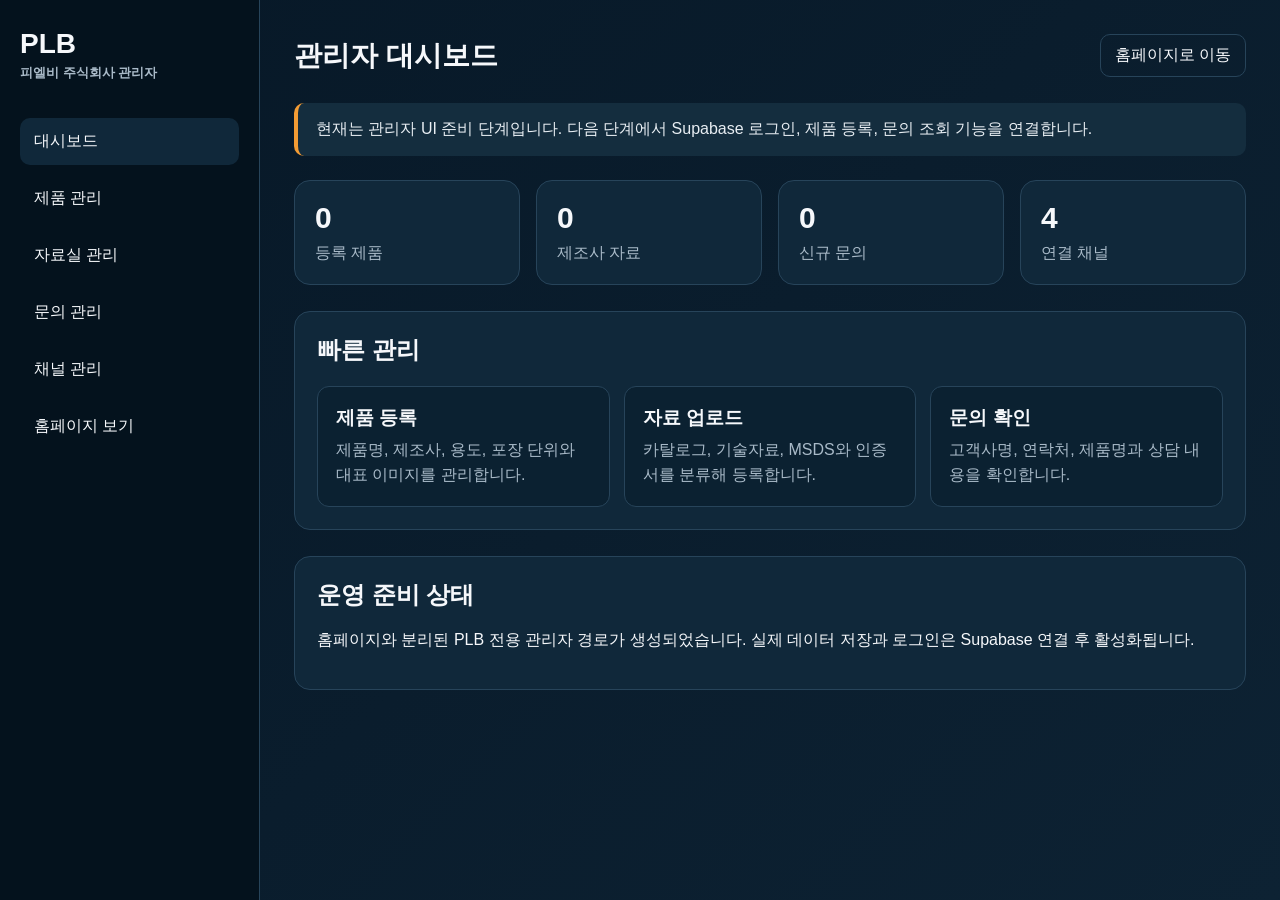
==== admin/index.html @ dfb02b48 "관리자 대시보드 기본 화면 추가" ====
<!DOCTYPE html>
<html lang="ko">
<head>
  <meta charset="UTF-8">
  <meta name="viewport" content="width=device-width, initial-scale=1.0">
  <meta name="robots" content="noindex,nofollow">
  <title>PLB 관리자</title>
  <style>
    :root{--bg:#071827;--panel:#10283a;--line:#27445a;--text:#f6f8fb;--muted:#a9bac8;--accent:#f39c34}
    *{box-sizing:border-box}body{margin:0;font-family:Arial,"Noto Sans KR",sans-serif;background:linear-gradient(135deg,#071827,#0d2233);color:var(--text)}
    .wrap{min-height:100vh;display:grid;grid-template-columns:260px 1fr}.side{padding:28px 20px;background:rgba(5,18,29,.96);border-right:1px solid var(--line)}
    .brand{font-size:28px;font-weight:800}.brand small{display:block;font-size:13px;color:var(--muted);margin-top:4px}.nav{margin-top:36px;display:grid;gap:10px}.nav a{color:var(--text);text-decoration:none;padding:13px 14px;border-radius:10px;background:transparent}.nav a:hover,.nav a.active{background:var(--panel)}
    main{padding:34px}.top{display:flex;justify-content:space-between;gap:20px;align-items:center;margin-bottom:26px}.top h1{margin:0;font-size:28px}.top a{color:var(--text);text-decoration:none;border:1px solid var(--line);padding:10px 14px;border-radius:10px}
    .notice{padding:16px 18px;border-left:4px solid var(--accent);background:#142d3e;border-radius:10px;margin-bottom:24px;color:#e8eef3}
    .grid{display:grid;grid-template-columns:repeat(4,minmax(0,1fr));gap:16px}.card{background:var(--panel);border:1px solid var(--line);border-radius:16px;padding:20px}.card b{font-size:30px;display:block;margin-bottom:8px}.card span{color:var(--muted)}
    .section{margin-top:26px;background:var(--panel);border:1px solid var(--line);border-radius:16px;padding:22px}.section h2{margin-top:0}.actions{display:grid;grid-template-columns:repeat(3,minmax(0,1fr));gap:14px}.action{padding:18px;border-radius:12px;background:#0b2131;border:1px solid var(--line)}.action h3{margin:0 0 7px}.action p{margin:0;color:var(--muted);line-height:1.55}
    @media(max-width:900px){.wrap{grid-template-columns:1fr}.side{border-right:0;border-bottom:1px solid var(--line)}.nav{grid-template-columns:repeat(2,1fr)}.grid{grid-template-columns:repeat(2,1fr)}.actions{grid-template-columns:1fr}}
    @media(max-width:520px){main{padding:22px 16px}.grid{grid-template-columns:1fr}.top{align-items:flex-start;flex-direction:column}}
  </style>
</head>
<body>
<div class="wrap">
  <aside class="side">
    <div class="brand">PLB<small>피엘비 주식회사 관리자</small></div>
    <nav class="nav">
      <a class="active" href="#">대시보드</a>
      <a href="#products">제품 관리</a>
      <a href="#documents">자료실 관리</a>
      <a href="#inquiries">문의 관리</a>
      <a href="#channels">채널 관리</a>
      <a href="/">홈페이지 보기</a>
    </nav>
  </aside>
  <main>
    <div class="top"><h1>관리자 대시보드</h1><a href="/">홈페이지로 이동</a></div>
    <div class="notice">현재는 관리자 UI 준비 단계입니다. 다음 단계에서 Supabase 로그인, 제품 등록, 문의 조회 기능을 연결합니다.</div>
    <section class="grid">
      <div class="card"><b>0</b><span>등록 제품</span></div>
      <div class="card"><b>0</b><span>제조사 자료</span></div>
      <div class="card"><b>0</b><span>신규 문의</span></div>
      <div class="card"><b>4</b><span>연결 채널</span></div>
    </section>
    <section class="section" id="products"><h2>빠른 관리</h2><div class="actions">
      <div class="action"><h3>제품 등록</h3><p>제품명, 제조사, 용도, 포장 단위와 대표 이미지를 관리합니다.</p></div>
      <div class="action"><h3>자료 업로드</h3><p>카탈로그, 기술자료, MSDS와 인증서를 분류해 등록합니다.</p></div>
      <div class="action"><h3>문의 확인</h3><p>고객사명, 연락처, 제품명과 상담 내용을 확인합니다.</p></div>
    </div></section>
    <section class="section" id="documents"><h2>운영 준비 상태</h2><p>홈페이지와 분리된 PLB 전용 관리자 경로가 생성되었습니다. 실제 데이터 저장과 로그인은 Supabase 연결 후 활성화됩니다.</p></section>
  </main>
</div>
</body>
</html>
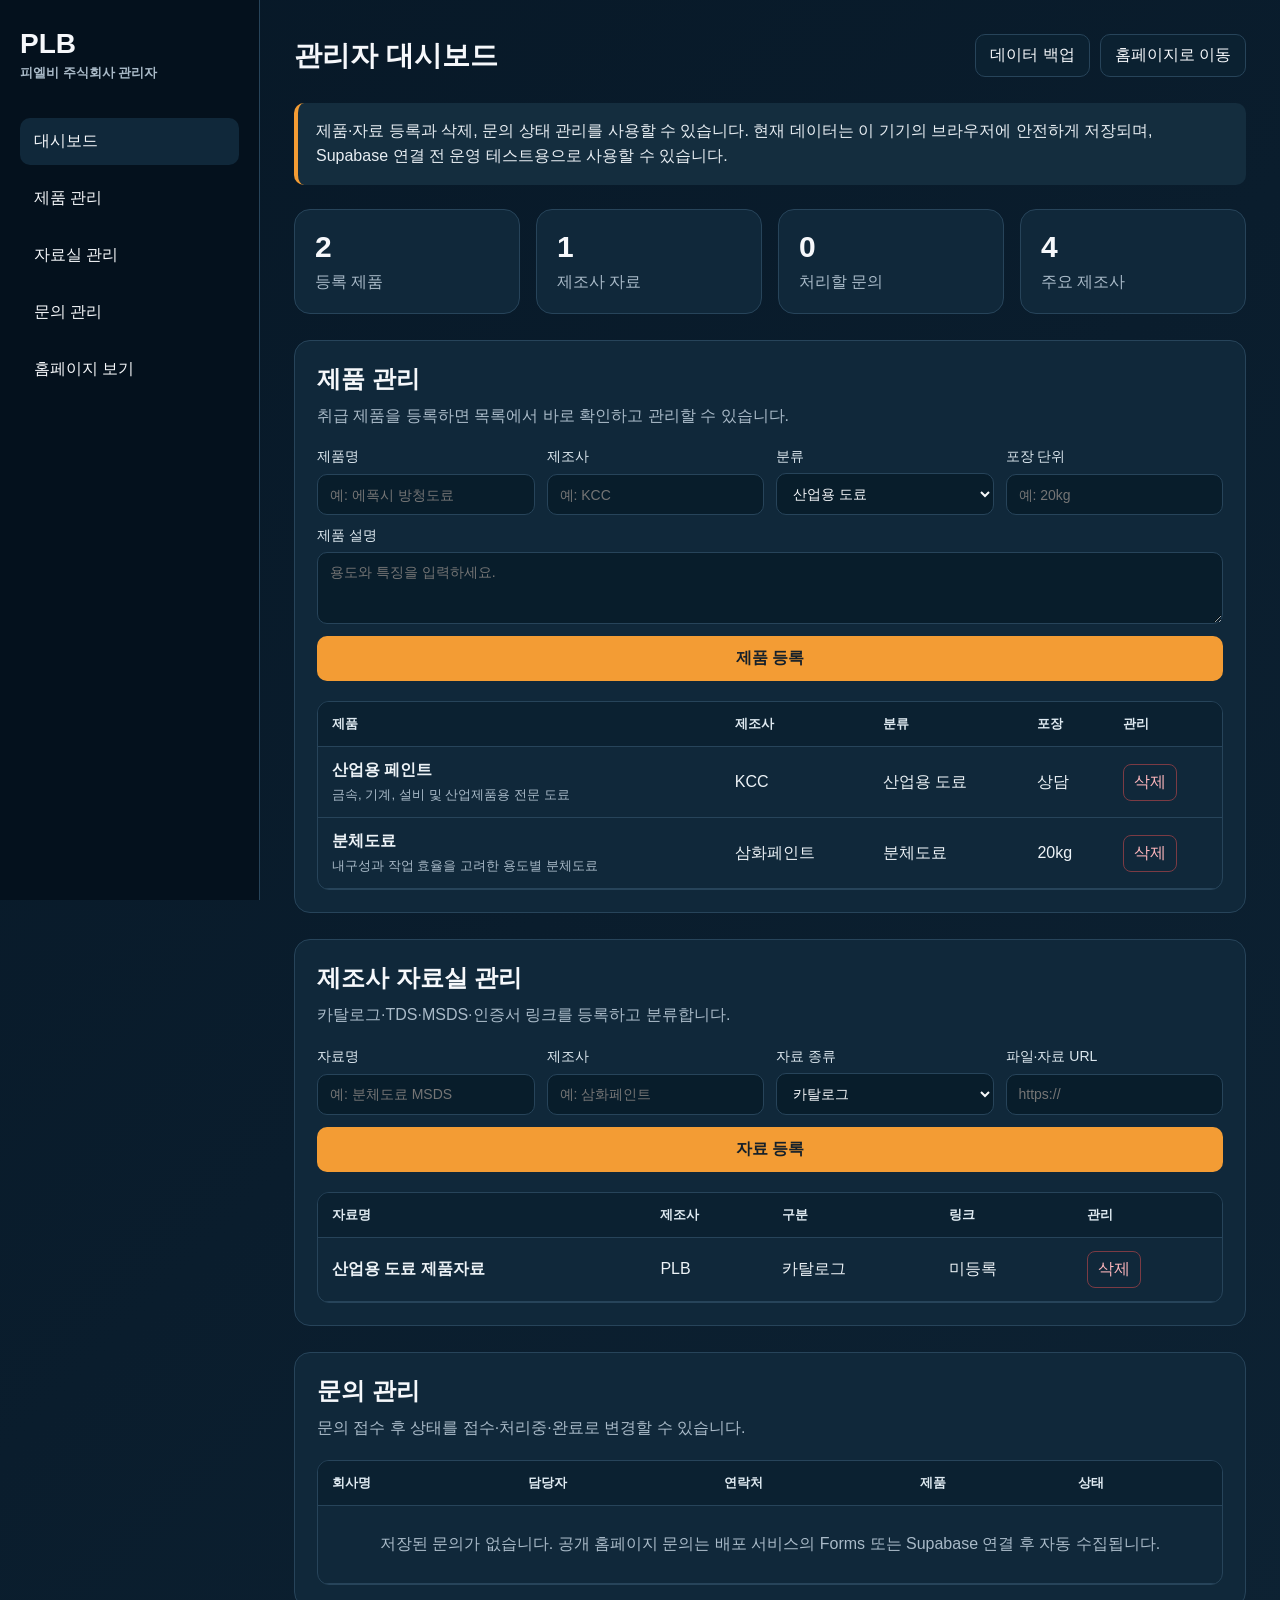
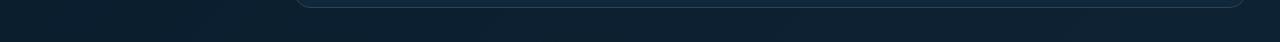
==== commit 74968689: "feat: turn admin dashboard into working product and document manager" ====
--- a/admin/index.html
+++ b/admin/index.html
@@ -6,16 +6,14 @@
   <meta name="robots" content="noindex,nofollow">
   <title>PLB 관리자</title>
   <style>
-    :root{--bg:#071827;--panel:#10283a;--line:#27445a;--text:#f6f8fb;--muted:#a9bac8;--accent:#f39c34}
-    *{box-sizing:border-box}body{margin:0;font-family:Arial,"Noto Sans KR",sans-serif;background:linear-gradient(135deg,#071827,#0d2233);color:var(--text)}
-    .wrap{min-height:100vh;display:grid;grid-template-columns:260px 1fr}.side{padding:28px 20px;background:rgba(5,18,29,.96);border-right:1px solid var(--line)}
-    .brand{font-size:28px;font-weight:800}.brand small{display:block;font-size:13px;color:var(--muted);margin-top:4px}.nav{margin-top:36px;display:grid;gap:10px}.nav a{color:var(--text);text-decoration:none;padding:13px 14px;border-radius:10px;background:transparent}.nav a:hover,.nav a.active{background:var(--panel)}
-    main{padding:34px}.top{display:flex;justify-content:space-between;gap:20px;align-items:center;margin-bottom:26px}.top h1{margin:0;font-size:28px}.top a{color:var(--text);text-decoration:none;border:1px solid var(--line);padding:10px 14px;border-radius:10px}
-    .notice{padding:16px 18px;border-left:4px solid var(--accent);background:#142d3e;border-radius:10px;margin-bottom:24px;color:#e8eef3}
-    .grid{display:grid;grid-template-columns:repeat(4,minmax(0,1fr));gap:16px}.card{background:var(--panel);border:1px solid var(--line);border-radius:16px;padding:20px}.card b{font-size:30px;display:block;margin-bottom:8px}.card span{color:var(--muted)}
-    .section{margin-top:26px;background:var(--panel);border:1px solid var(--line);border-radius:16px;padding:22px}.section h2{margin-top:0}.actions{display:grid;grid-template-columns:repeat(3,minmax(0,1fr));gap:14px}.action{padding:18px;border-radius:12px;background:#0b2131;border:1px solid var(--line)}.action h3{margin:0 0 7px}.action p{margin:0;color:var(--muted);line-height:1.55}
-    @media(max-width:900px){.wrap{grid-template-columns:1fr}.side{border-right:0;border-bottom:1px solid var(--line)}.nav{grid-template-columns:repeat(2,1fr)}.grid{grid-template-columns:repeat(2,1fr)}.actions{grid-template-columns:1fr}}
-    @media(max-width:520px){main{padding:22px 16px}.grid{grid-template-columns:1fr}.top{align-items:flex-start;flex-direction:column}}
+    :root{--bg:#071827;--panel:#10283a;--line:#27445a;--text:#f6f8fb;--muted:#a9bac8;--accent:#f39c34;--danger:#ff6b6b}
+    *{box-sizing:border-box}html{scroll-behavior:smooth}body{margin:0;font-family:Arial,"Noto Sans KR",sans-serif;background:linear-gradient(135deg,#071827,#0d2233);color:var(--text)}button,input,select,textarea{font:inherit}
+    .wrap{min-height:100vh;display:grid;grid-template-columns:260px 1fr}.side{padding:28px 20px;background:rgba(5,18,29,.97);border-right:1px solid var(--line);position:sticky;top:0;height:100vh}.brand{font-size:28px;font-weight:800}.brand small{display:block;font-size:13px;color:var(--muted);margin-top:4px}.nav{margin-top:36px;display:grid;gap:10px}.nav a{color:var(--text);text-decoration:none;padding:13px 14px;border-radius:10px}.nav a:hover,.nav a.active{background:var(--panel)}
+    main{padding:34px;min-width:0}.top{display:flex;justify-content:space-between;gap:20px;align-items:center;margin-bottom:26px}.top h1{margin:0;font-size:28px}.top-actions{display:flex;gap:10px;flex-wrap:wrap}.button,.top a{color:var(--text);text-decoration:none;border:1px solid var(--line);padding:10px 14px;border-radius:10px;background:#0b2131;cursor:pointer}.button:hover,.top a:hover{border-color:var(--accent)}
+    .notice{padding:16px 18px;border-left:4px solid var(--accent);background:#142d3e;border-radius:10px;margin-bottom:24px;color:#e8eef3;line-height:1.55}.grid{display:grid;grid-template-columns:repeat(4,minmax(0,1fr));gap:16px}.card{background:var(--panel);border:1px solid var(--line);border-radius:16px;padding:20px}.card b{font-size:30px;display:block;margin-bottom:8px}.card span{color:var(--muted)}
+    .section{margin-top:26px;background:var(--panel);border:1px solid var(--line);border-radius:16px;padding:22px}.section h2{margin:0 0 8px}.section>p{color:var(--muted);margin:0 0 20px;line-height:1.6}.form-grid{display:grid;grid-template-columns:repeat(4,minmax(0,1fr));gap:12px}.form-grid label{display:grid;gap:7px;color:#dce7ee;font-size:14px}.form-grid .wide{grid-column:1/-1}.form-grid input,.form-grid select,.form-grid textarea{width:100%;border:1px solid var(--line);border-radius:10px;padding:11px 12px;background:#081d2b;color:var(--text)}.form-grid textarea{resize:vertical}.primary{border:0;background:var(--accent);color:#15202a;font-weight:800;padding:12px 16px;border-radius:10px;cursor:pointer}.table-wrap{overflow:auto;margin-top:20px;border:1px solid var(--line);border-radius:12px}table{width:100%;border-collapse:collapse;min-width:720px}th,td{text-align:left;padding:13px 14px;border-bottom:1px solid var(--line);vertical-align:middle}th{color:#dfeaf1;background:#0b2131;font-size:13px}td{color:#edf3f7}td small{display:block;color:var(--muted);margin-top:5px}.mini{padding:7px 10px;border-radius:8px;cursor:pointer}.danger{background:transparent;border:1px solid #7b3b44;color:#ffb7bd}.empty{text-align:center;color:var(--muted);padding:28px}.table-wrap a{color:#ffd29a}.table-wrap select{background:#081d2b;color:var(--text);border:1px solid var(--line);border-radius:8px;padding:7px}.toast{position:fixed;right:22px;bottom:22px;background:#f4f7fa;color:#10202b;padding:12px 16px;border-radius:10px;box-shadow:0 12px 40px rgba(0,0,0,.35);opacity:0;transform:translateY(12px);pointer-events:none;transition:.2s}.toast.show{opacity:1;transform:none}
+    @media(max-width:1000px){.wrap{grid-template-columns:1fr}.side{position:static;height:auto;border-right:0;border-bottom:1px solid var(--line)}.nav{grid-template-columns:repeat(3,1fr);margin-top:20px}.grid{grid-template-columns:repeat(2,1fr)}.form-grid{grid-template-columns:repeat(2,1fr)}}
+    @media(max-width:620px){main{padding:22px 14px}.grid{grid-template-columns:1fr}.top{align-items:flex-start;flex-direction:column}.nav{grid-template-columns:repeat(2,1fr)}.form-grid{grid-template-columns:1fr}.form-grid .wide{grid-column:auto}}
   </style>
 </head>
 <body>
@@ -23,30 +21,43 @@
   <aside class="side">
     <div class="brand">PLB<small>피엘비 주식회사 관리자</small></div>
     <nav class="nav">
-      <a class="active" href="#">대시보드</a>
-      <a href="#products">제품 관리</a>
-      <a href="#documents">자료실 관리</a>
-      <a href="#inquiries">문의 관리</a>
-      <a href="#channels">채널 관리</a>
-      <a href="/">홈페이지 보기</a>
+      <a class="active" href="#dashboard">대시보드</a><a href="#products">제품 관리</a><a href="#documents">자료실 관리</a><a href="#inquiries">문의 관리</a><a href="/">홈페이지 보기</a>
     </nav>
   </aside>
   <main>
-    <div class="top"><h1>관리자 대시보드</h1><a href="/">홈페이지로 이동</a></div>
-    <div class="notice">현재는 관리자 UI 준비 단계입니다. 다음 단계에서 Supabase 로그인, 제품 등록, 문의 조회 기능을 연결합니다.</div>
-    <section class="grid">
-      <div class="card"><b>0</b><span>등록 제품</span></div>
-      <div class="card"><b>0</b><span>제조사 자료</span></div>
-      <div class="card"><b>0</b><span>신규 문의</span></div>
-      <div class="card"><b>4</b><span>연결 채널</span></div>
+    <div class="top"><h1>관리자 대시보드</h1><div class="top-actions"><button class="button" id="exportButton" type="button">데이터 백업</button><a href="/">홈페이지로 이동</a></div></div>
+    <div class="notice">제품·자료 등록과 삭제, 문의 상태 관리를 사용할 수 있습니다. 현재 데이터는 이 기기의 브라우저에 안전하게 저장되며, Supabase 연결 전 운영 테스트용으로 사용할 수 있습니다.</div>
+    <section class="grid" id="dashboard">
+      <div class="card"><b id="productCount">0</b><span>등록 제품</span></div><div class="card"><b id="documentCount">0</b><span>제조사 자료</span></div><div class="card"><b id="inquiryCount">0</b><span>처리할 문의</span></div><div class="card"><b>4</b><span>주요 제조사</span></div>
     </section>
-    <section class="section" id="products"><h2>빠른 관리</h2><div class="actions">
-      <div class="action"><h3>제품 등록</h3><p>제품명, 제조사, 용도, 포장 단위와 대표 이미지를 관리합니다.</p></div>
-      <div class="action"><h3>자료 업로드</h3><p>카탈로그, 기술자료, MSDS와 인증서를 분류해 등록합니다.</p></div>
-      <div class="action"><h3>문의 확인</h3><p>고객사명, 연락처, 제품명과 상담 내용을 확인합니다.</p></div>
-    </div></section>
-    <section class="section" id="documents"><h2>운영 준비 상태</h2><p>홈페이지와 분리된 PLB 전용 관리자 경로가 생성되었습니다. 실제 데이터 저장과 로그인은 Supabase 연결 후 활성화됩니다.</p></section>
+
+    <section class="section" id="products">
+      <h2>제품 관리</h2><p>취급 제품을 등록하면 목록에서 바로 확인하고 관리할 수 있습니다.</p>
+      <form id="productForm" class="form-grid">
+        <label>제품명<input name="name" required placeholder="예: 에폭시 방청도료"></label><label>제조사<input name="maker" required placeholder="예: KCC"></label>
+        <label>분류<select name="category"><option>산업용 도료</option><option>분체도료</option><option>방청도료</option><option>기능성 코팅</option><option>기타</option></select></label><label>포장 단위<input name="pack" placeholder="예: 20kg"></label>
+        <label class="wide">제품 설명<textarea name="description" rows="3" required placeholder="용도와 특징을 입력하세요."></textarea></label><button class="primary wide" type="submit">제품 등록</button>
+      </form>
+      <div class="table-wrap"><table><thead><tr><th>제품</th><th>제조사</th><th>분류</th><th>포장</th><th>관리</th></tr></thead><tbody id="productRows"></tbody></table></div>
+    </section>
+
+    <section class="section" id="documents">
+      <h2>제조사 자료실 관리</h2><p>카탈로그·TDS·MSDS·인증서 링크를 등록하고 분류합니다.</p>
+      <form id="documentForm" class="form-grid">
+        <label>자료명<input name="title" required placeholder="예: 분체도료 MSDS"></label><label>제조사<input name="maker" required placeholder="예: 삼화페인트"></label>
+        <label>자료 종류<select name="type"><option>카탈로그</option><option>TDS</option><option>MSDS</option><option>인증서</option><option>기타</option></select></label><label>파일·자료 URL<input name="url" type="url" placeholder="https://"></label>
+        <button class="primary wide" type="submit">자료 등록</button>
+      </form>
+      <div class="table-wrap"><table><thead><tr><th>자료명</th><th>제조사</th><th>구분</th><th>링크</th><th>관리</th></tr></thead><tbody id="documentRows"></tbody></table></div>
+    </section>
+
+    <section class="section" id="inquiries">
+      <h2>문의 관리</h2><p>문의 접수 후 상태를 접수·처리중·완료로 변경할 수 있습니다.</p>
+      <div class="table-wrap"><table><thead><tr><th>회사명</th><th>담당자</th><th>연락처</th><th>제품</th><th>상태</th></tr></thead><tbody id="inquiryRows"></tbody></table></div>
+    </section>
   </main>
 </div>
+<div class="toast" id="toast" role="status"></div>
+<script src="admin.js"></script>
 </body>
 </html>
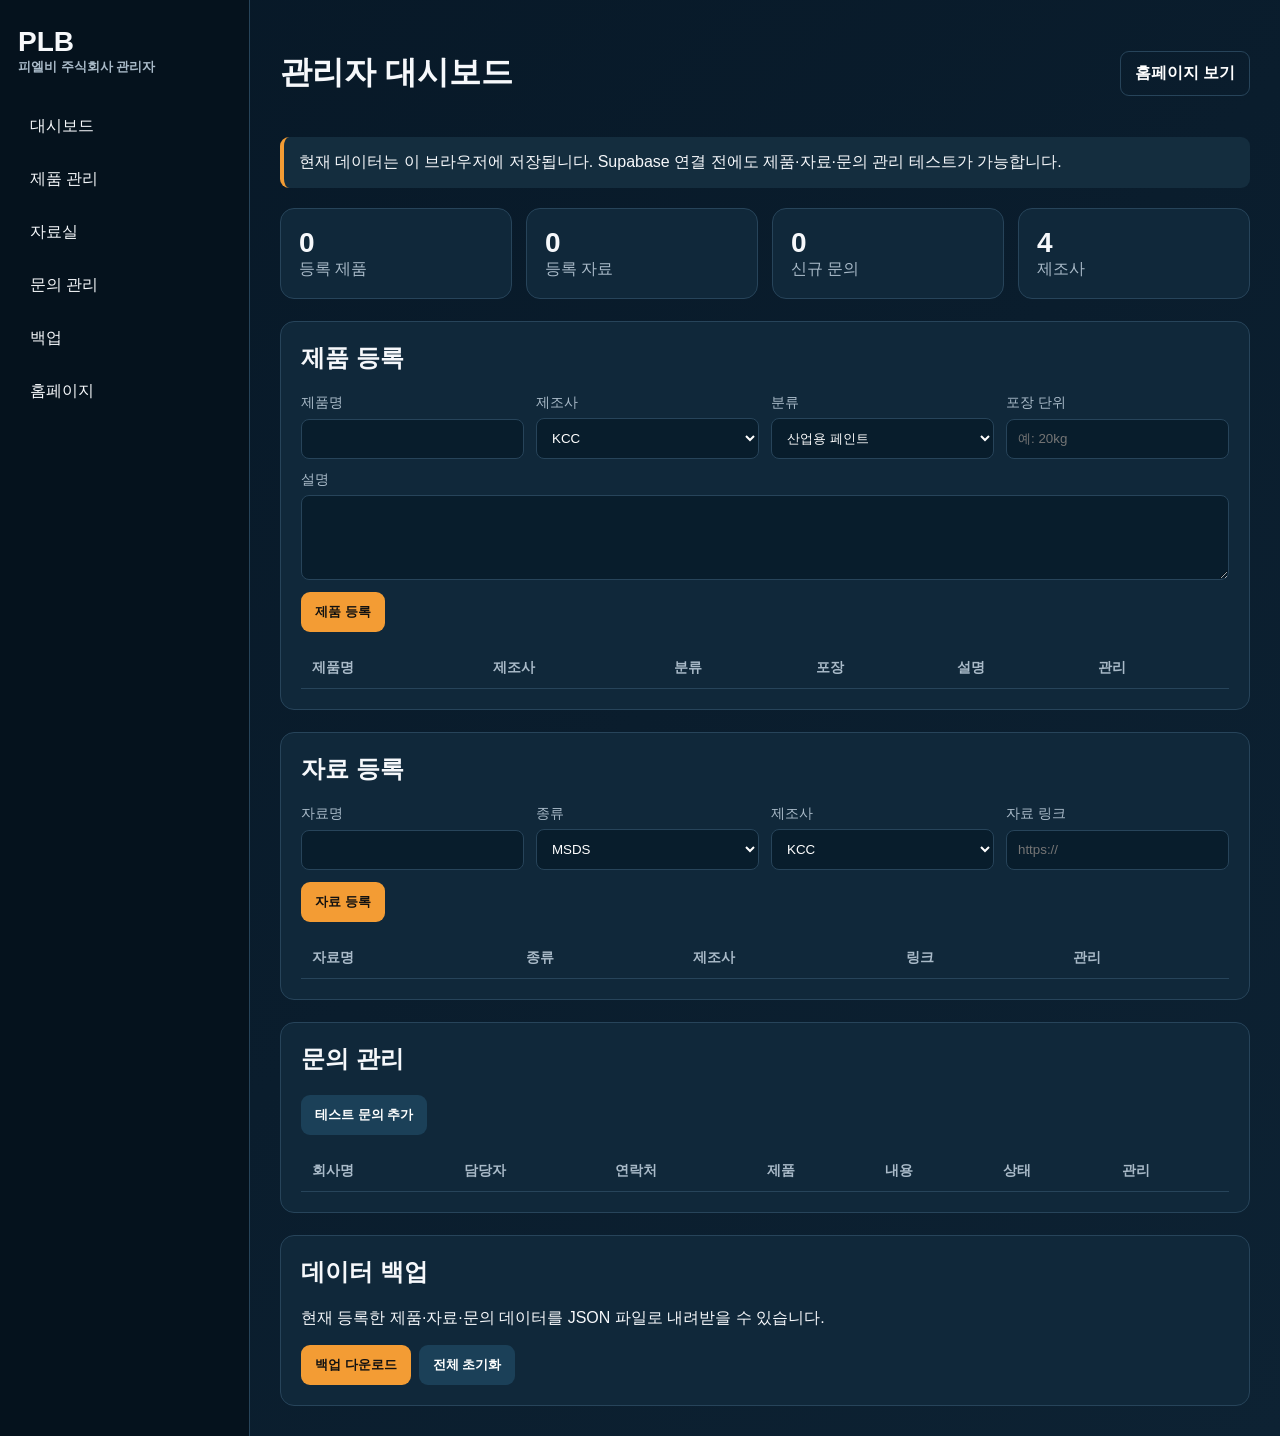
==== commit 9eac68f1: "관리자 제품 자료 문의 관리 화면 완성" ====
--- a/admin/index.html
+++ b/admin/index.html
@@ -1,63 +1,2 @@
 <!DOCTYPE html>
-<html lang="ko">
-<head>
-  <meta charset="UTF-8">
-  <meta name="viewport" content="width=device-width, initial-scale=1.0">
-  <meta name="robots" content="noindex,nofollow">
-  <title>PLB 관리자</title>
-  <style>
-    :root{--bg:#071827;--panel:#10283a;--line:#27445a;--text:#f6f8fb;--muted:#a9bac8;--accent:#f39c34;--danger:#ff6b6b}
-    *{box-sizing:border-box}html{scroll-behavior:smooth}body{margin:0;font-family:Arial,"Noto Sans KR",sans-serif;background:linear-gradient(135deg,#071827,#0d2233);color:var(--text)}button,input,select,textarea{font:inherit}
-    .wrap{min-height:100vh;display:grid;grid-template-columns:260px 1fr}.side{padding:28px 20px;background:rgba(5,18,29,.97);border-right:1px solid var(--line);position:sticky;top:0;height:100vh}.brand{font-size:28px;font-weight:800}.brand small{display:block;font-size:13px;color:var(--muted);margin-top:4px}.nav{margin-top:36px;display:grid;gap:10px}.nav a{color:var(--text);text-decoration:none;padding:13px 14px;border-radius:10px}.nav a:hover,.nav a.active{background:var(--panel)}
-    main{padding:34px;min-width:0}.top{display:flex;justify-content:space-between;gap:20px;align-items:center;margin-bottom:26px}.top h1{margin:0;font-size:28px}.top-actions{display:flex;gap:10px;flex-wrap:wrap}.button,.top a{color:var(--text);text-decoration:none;border:1px solid var(--line);padding:10px 14px;border-radius:10px;background:#0b2131;cursor:pointer}.button:hover,.top a:hover{border-color:var(--accent)}
-    .notice{padding:16px 18px;border-left:4px solid var(--accent);background:#142d3e;border-radius:10px;margin-bottom:24px;color:#e8eef3;line-height:1.55}.grid{display:grid;grid-template-columns:repeat(4,minmax(0,1fr));gap:16px}.card{background:var(--panel);border:1px solid var(--line);border-radius:16px;padding:20px}.card b{font-size:30px;display:block;margin-bottom:8px}.card span{color:var(--muted)}
-    .section{margin-top:26px;background:var(--panel);border:1px solid var(--line);border-radius:16px;padding:22px}.section h2{margin:0 0 8px}.section>p{color:var(--muted);margin:0 0 20px;line-height:1.6}.form-grid{display:grid;grid-template-columns:repeat(4,minmax(0,1fr));gap:12px}.form-grid label{display:grid;gap:7px;color:#dce7ee;font-size:14px}.form-grid .wide{grid-column:1/-1}.form-grid input,.form-grid select,.form-grid textarea{width:100%;border:1px solid var(--line);border-radius:10px;padding:11px 12px;background:#081d2b;color:var(--text)}.form-grid textarea{resize:vertical}.primary{border:0;background:var(--accent);color:#15202a;font-weight:800;padding:12px 16px;border-radius:10px;cursor:pointer}.table-wrap{overflow:auto;margin-top:20px;border:1px solid var(--line);border-radius:12px}table{width:100%;border-collapse:collapse;min-width:720px}th,td{text-align:left;padding:13px 14px;border-bottom:1px solid var(--line);vertical-align:middle}th{color:#dfeaf1;background:#0b2131;font-size:13px}td{color:#edf3f7}td small{display:block;color:var(--muted);margin-top:5px}.mini{padding:7px 10px;border-radius:8px;cursor:pointer}.danger{background:transparent;border:1px solid #7b3b44;color:#ffb7bd}.empty{text-align:center;color:var(--muted);padding:28px}.table-wrap a{color:#ffd29a}.table-wrap select{background:#081d2b;color:var(--text);border:1px solid var(--line);border-radius:8px;padding:7px}.toast{position:fixed;right:22px;bottom:22px;background:#f4f7fa;color:#10202b;padding:12px 16px;border-radius:10px;box-shadow:0 12px 40px rgba(0,0,0,.35);opacity:0;transform:translateY(12px);pointer-events:none;transition:.2s}.toast.show{opacity:1;transform:none}
-    @media(max-width:1000px){.wrap{grid-template-columns:1fr}.side{position:static;height:auto;border-right:0;border-bottom:1px solid var(--line)}.nav{grid-template-columns:repeat(3,1fr);margin-top:20px}.grid{grid-template-columns:repeat(2,1fr)}.form-grid{grid-template-columns:repeat(2,1fr)}}
-    @media(max-width:620px){main{padding:22px 14px}.grid{grid-template-columns:1fr}.top{align-items:flex-start;flex-direction:column}.nav{grid-template-columns:repeat(2,1fr)}.form-grid{grid-template-columns:1fr}.form-grid .wide{grid-column:auto}}
-  </style>
-</head>
-<body>
-<div class="wrap">
-  <aside class="side">
-    <div class="brand">PLB<small>피엘비 주식회사 관리자</small></div>
-    <nav class="nav">
-      <a class="active" href="#dashboard">대시보드</a><a href="#products">제품 관리</a><a href="#documents">자료실 관리</a><a href="#inquiries">문의 관리</a><a href="/">홈페이지 보기</a>
-    </nav>
-  </aside>
-  <main>
-    <div class="top"><h1>관리자 대시보드</h1><div class="top-actions"><button class="button" id="exportButton" type="button">데이터 백업</button><a href="/">홈페이지로 이동</a></div></div>
-    <div class="notice">제품·자료 등록과 삭제, 문의 상태 관리를 사용할 수 있습니다. 현재 데이터는 이 기기의 브라우저에 안전하게 저장되며, Supabase 연결 전 운영 테스트용으로 사용할 수 있습니다.</div>
-    <section class="grid" id="dashboard">
-      <div class="card"><b id="productCount">0</b><span>등록 제품</span></div><div class="card"><b id="documentCount">0</b><span>제조사 자료</span></div><div class="card"><b id="inquiryCount">0</b><span>처리할 문의</span></div><div class="card"><b>4</b><span>주요 제조사</span></div>
-    </section>
-
-    <section class="section" id="products">
-      <h2>제품 관리</h2><p>취급 제품을 등록하면 목록에서 바로 확인하고 관리할 수 있습니다.</p>
-      <form id="productForm" class="form-grid">
-        <label>제품명<input name="name" required placeholder="예: 에폭시 방청도료"></label><label>제조사<input name="maker" required placeholder="예: KCC"></label>
-        <label>분류<select name="category"><option>산업용 도료</option><option>분체도료</option><option>방청도료</option><option>기능성 코팅</option><option>기타</option></select></label><label>포장 단위<input name="pack" placeholder="예: 20kg"></label>
-        <label class="wide">제품 설명<textarea name="description" rows="3" required placeholder="용도와 특징을 입력하세요."></textarea></label><button class="primary wide" type="submit">제품 등록</button>
-      </form>
-      <div class="table-wrap"><table><thead><tr><th>제품</th><th>제조사</th><th>분류</th><th>포장</th><th>관리</th></tr></thead><tbody id="productRows"></tbody></table></div>
-    </section>
-
-    <section class="section" id="documents">
-      <h2>제조사 자료실 관리</h2><p>카탈로그·TDS·MSDS·인증서 링크를 등록하고 분류합니다.</p>
-      <form id="documentForm" class="form-grid">
-        <label>자료명<input name="title" required placeholder="예: 분체도료 MSDS"></label><label>제조사<input name="maker" required placeholder="예: 삼화페인트"></label>
-        <label>자료 종류<select name="type"><option>카탈로그</option><option>TDS</option><option>MSDS</option><option>인증서</option><option>기타</option></select></label><label>파일·자료 URL<input name="url" type="url" placeholder="https://"></label>
-        <button class="primary wide" type="submit">자료 등록</button>
-      </form>
-      <div class="table-wrap"><table><thead><tr><th>자료명</th><th>제조사</th><th>구분</th><th>링크</th><th>관리</th></tr></thead><tbody id="documentRows"></tbody></table></div>
-    </section>
-
-    <section class="section" id="inquiries">
-      <h2>문의 관리</h2><p>문의 접수 후 상태를 접수·처리중·완료로 변경할 수 있습니다.</p>
-      <div class="table-wrap"><table><thead><tr><th>회사명</th><th>담당자</th><th>연락처</th><th>제품</th><th>상태</th></tr></thead><tbody id="inquiryRows"></tbody></table></div>
-    </section>
-  </main>
-</div>
-<div class="toast" id="toast" role="status"></div>
-<script src="admin.js"></script>
-</body>
-</html>+<html lang="ko"><head><meta charset="UTF-8"><meta name="viewport" content="width=device-width,initial-scale=1"><meta name="robots" content="noindex,nofollow"><title>PLB 관리자</title><style>:root{--bg:#071827;--panel:#10283a;--line:#27445a;--text:#f6f8fb;--muted:#a9bac8;--accent:#f39c34;--danger:#d9534f}*{box-sizing:border-box}body{margin:0;font-family:Arial,"Noto Sans KR",sans-serif;background:linear-gradient(135deg,#071827,#0d2233);color:var(--text)}.wrap{min-height:100vh;display:grid;grid-template-columns:250px 1fr}.side{padding:26px 18px;background:#05121d;border-right:1px solid var(--line)}.brand{font-size:28px;font-weight:800}.brand small{display:block;font-size:13px;color:var(--muted)}.nav{margin-top:28px;display:grid;gap:8px}.nav a{color:var(--text);text-decoration:none;padding:12px;border-radius:9px}.nav a:hover{background:var(--panel)}main{padding:30px;max-width:1400px}.top{display:flex;justify-content:space-between;align-items:center;gap:15px}.top a,.btn{border:0;border-radius:9px;padding:11px 14px;text-decoration:none;cursor:pointer;font-weight:700}.top a{color:#fff;border:1px solid var(--line)}.btn{background:var(--accent);color:#111}.btn.secondary{background:#1b4058;color:#fff}.btn.danger{background:var(--danger);color:#fff;padding:7px 10px}.notice{margin:20px 0;padding:15px;background:#142d3e;border-left:4px solid var(--accent);border-radius:9px}.stats{display:grid;grid-template-columns:repeat(4,1fr);gap:14px}.card,.panel{background:var(--panel);border:1px solid var(--line);border-radius:14px}.card{padding:18px}.card b{display:block;font-size:28px}.card span{color:var(--muted)}.panel{padding:20px;margin-top:22px}.panel h2{margin-top:0}form{display:grid;grid-template-columns:repeat(4,1fr);gap:12px}label{display:grid;gap:6px;color:var(--muted);font-size:14px}.wide{grid-column:1/-1}input,select,textarea{width:100%;border:1px solid var(--line);border-radius:8px;background:#081d2c;color:#fff;padding:11px}textarea{min-height:85px;resize:vertical}.actions{display:flex;gap:8px;flex-wrap:wrap;align-items:end}table{width:100%;border-collapse:collapse;margin-top:16px;font-size:14px}th,td{text-align:left;padding:11px;border-bottom:1px solid var(--line);vertical-align:top}th{color:var(--muted)}.empty{text-align:center;color:var(--muted);padding:22px}.badge{display:inline-block;padding:5px 8px;border-radius:99px;background:#1d455f;font-size:12px}@media(max-width:980px){.wrap{grid-template-columns:1fr}.side{border-right:0}.nav{grid-template-columns:repeat(3,1fr)}.stats{grid-template-columns:repeat(2,1fr)}form{grid-template-columns:repeat(2,1fr)}}@media(max-width:600px){main{padding:18px 12px}.top{align-items:flex-start;flex-direction:column}.nav{grid-template-columns:repeat(2,1fr)}.stats,form{grid-template-columns:1fr}.wide{grid-column:auto}.table-wrap{overflow:auto}table{min-width:720px}}</style></head><body><div class="wrap"><aside class="side"><div class="brand">PLB<small>피엘비 주식회사 관리자</small></div><nav class="nav"><a href="#dashboard">대시보드</a><a href="#products">제품 관리</a><a href="#documents">자료실</a><a href="#inquiries">문의 관리</a><a href="#backup">백업</a><a href="/">홈페이지</a></nav></aside><main><div class="top"><h1>관리자 대시보드</h1><a href="/">홈페이지 보기</a></div><div class="notice">현재 데이터는 이 브라우저에 저장됩니다. Supabase 연결 전에도 제품·자료·문의 관리 테스트가 가능합니다.</div><section class="stats" id="dashboard"><div class="card"><b id="productCount">0</b><span>등록 제품</span></div><div class="card"><b id="documentCount">0</b><span>등록 자료</span></div><div class="card"><b id="newInquiryCount">0</b><span>신규 문의</span></div><div class="card"><b>4</b><span>제조사</span></div></section><section class="panel" id="products"><h2>제품 등록</h2><form id="productForm"><label>제품명<input name="name" required></label><label>제조사<select name="maker"><option>KCC</option><option>삼화페인트</option><option>조광페인트</option><option>제비스코</option><option>기타</option></select></label><label>분류<select name="category"><option>산업용 페인트</option><option>분체도료</option><option>방청도료</option><option>기능성 코팅</option><option>기타</option></select></label><label>포장 단위<input name="package" placeholder="예: 20kg"></label><label class="wide">설명<textarea name="description"></textarea></label><div class="actions wide"><button class="btn" type="submit">제품 등록</button></div></form><div class="table-wrap"><table><thead><tr><th>제품명</th><th>제조사</th><th>분류</th><th>포장</th><th>설명</th><th>관리</th></tr></thead><tbody id="productRows"></tbody></table></div></section><section class="panel" id="documents"><h2>자료 등록</h2><form id="documentForm"><label>자료명<input name="title" required></label><label>종류<select name="type"><option>MSDS</option><option>TDS</option><option>카탈로그</option><option>인증서</option></select></label><label>제조사<select name="maker"><option>KCC</option><option>삼화페인트</option><option>조광페인트</option><option>제비스코</option><option>기타</option></select></label><label>자료 링크<input name="url" type="url" placeholder="https://"></label><div class="actions wide"><button class="btn" type="submit">자료 등록</button></div></form><div class="table-wrap"><table><thead><tr><th>자료명</th><th>종류</th><th>제조사</th><th>링크</th><th>관리</th></tr></thead><tbody id="documentRows"></tbody></table></div></section><section class="panel" id="inquiries"><h2>문의 관리</h2><div class="actions"><button class="btn secondary" id="sampleInquiry" type="button">테스트 문의 추가</button></div><div class="table-wrap"><table><thead><tr><th>회사명</th><th>담당자</th><th>연락처</th><th>제품</th><th>내용</th><th>상태</th><th>관리</th></tr></thead><tbody id="inquiryRows"></tbody></table></div></section><section class="panel" id="backup"><h2>데이터 백업</h2><p>현재 등록한 제품·자료·문의 데이터를 JSON 파일로 내려받을 수 있습니다.</p><div class="actions"><button class="btn" id="exportData" type="button">백업 다운로드</button><button class="btn secondary" id="clearData" type="button">전체 초기화</button></div></section></main></div><script src="app.js"></script></body></html>
